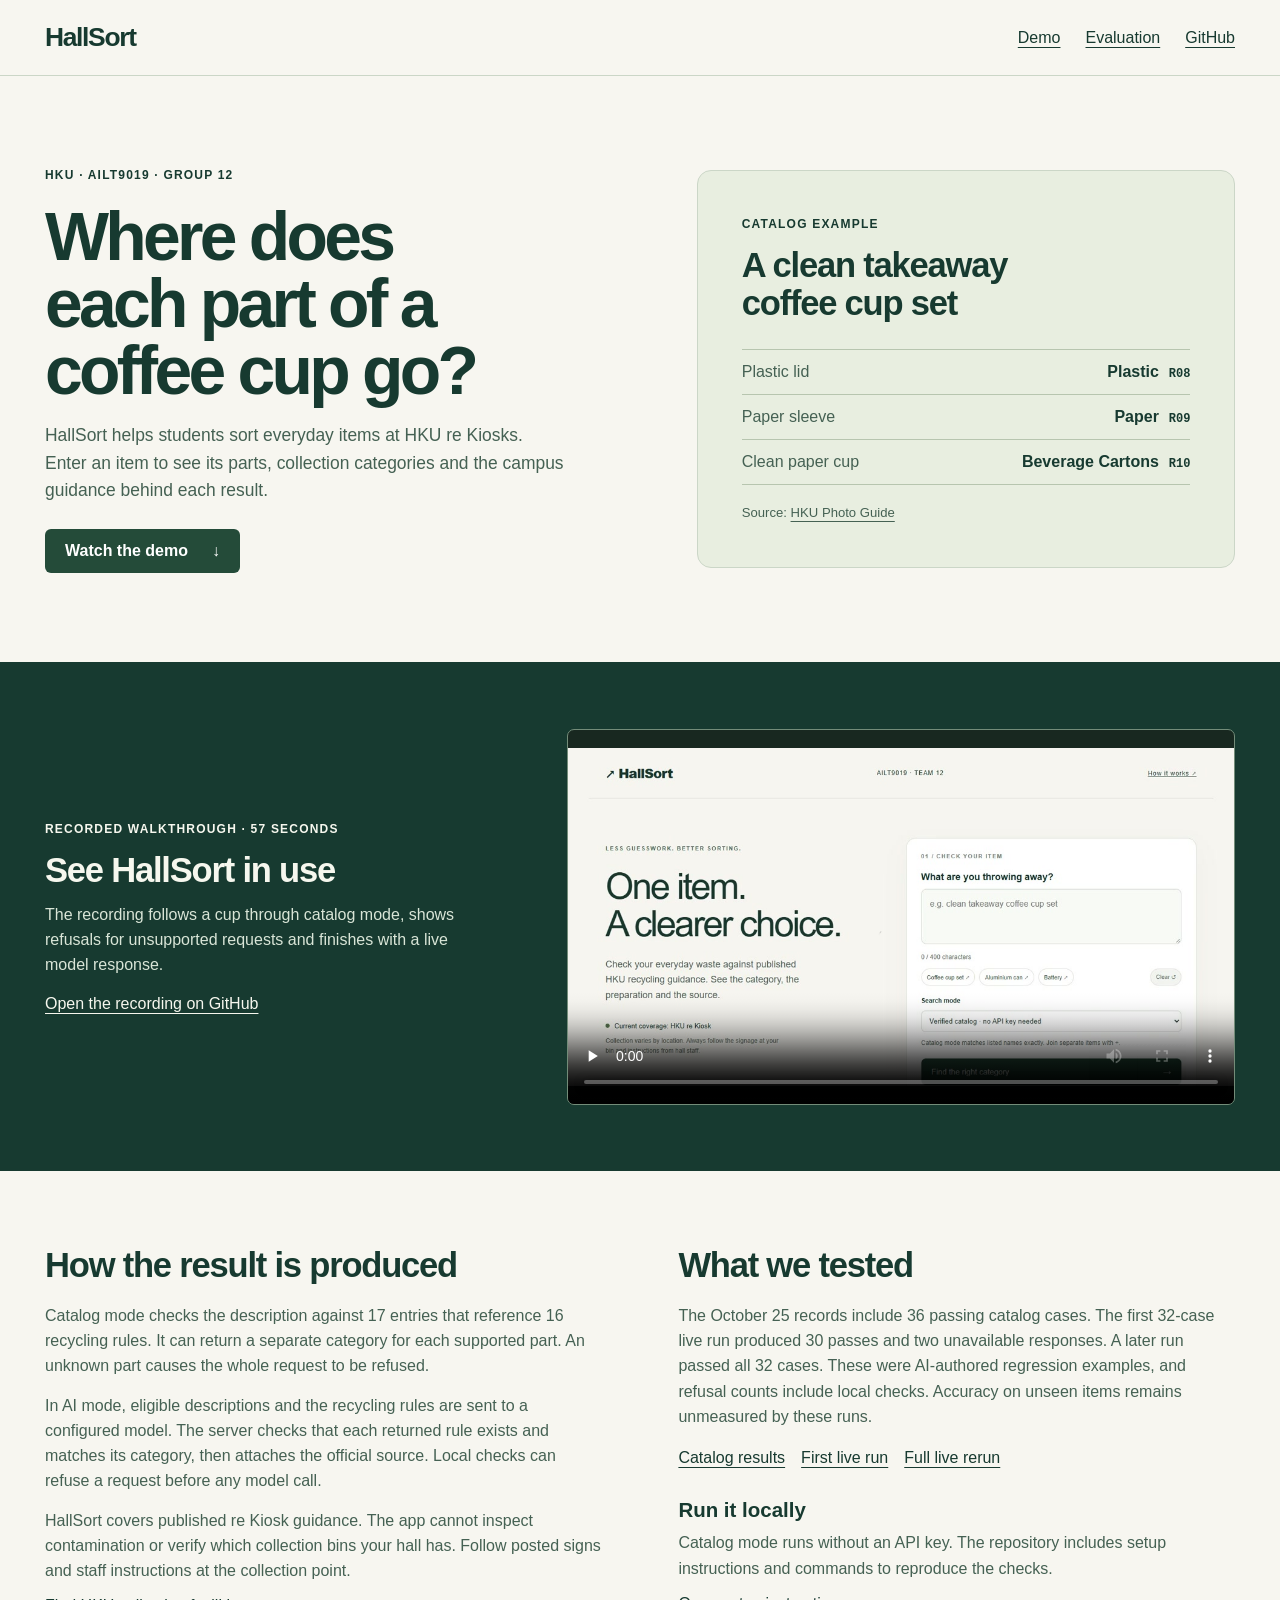
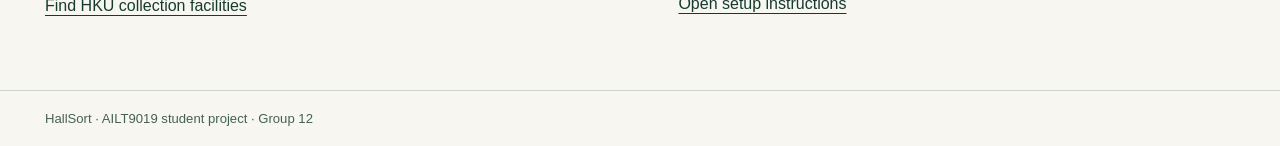
==== docs/index.html @ d852992a "Prepare final HallSort application, evaluation evidence and public project page" ====
<!doctype html>
<html lang="en">
<head>
  <meta charset="utf-8">
  <meta name="viewport" content="width=device-width, initial-scale=1">
  <meta name="description" content="HallSort is a student project that matches everyday items to published HKU re Kiosk recycling guidance. See the demo, rules and test evidence.">
  <title>HallSort | HKU re Kiosk recycling guide</title>
  <link rel="stylesheet" href="style.css">
</head>
<body>
  <a class="skip" href="#main">Skip to project</a>
  <header>
    <div class="wrap mast">
      <a class="brand" href="#main">HallSort</a>
      <nav aria-label="Project navigation">
        <a href="#demo">Demo</a>
        <a href="#evaluation">Evaluation</a>
        <a href="https://github.com/Isaiah-WU/ailt9019-hallsort">GitHub</a>
      </nav>
    </div>
  </header>
  <main id="main">
    <section class="wrap hero" aria-labelledby="hero-title">
      <div>
        <p class="context">HKU · AILT9019 · Group 12</p>
        <h1 id="hero-title">Where does each part of a coffee cup go?</h1>
        <p class="lead">HallSort helps students sort everyday items at HKU re Kiosks. Enter an item to see its parts, collection categories and the campus guidance behind each result.</p>
        <a class="primary" href="#demo">Watch the demo <span aria-hidden="true">↓</span></a>
      </div>
      <aside class="example" aria-labelledby="example-title">
        <p class="context">Catalog example</p>
        <h2 id="example-title">A clean takeaway coffee cup set</h2>
        <dl class="parts">
          <div><dt>Plastic lid</dt><dd>Plastic <small>R08</small></dd></div>
          <div><dt>Paper sleeve</dt><dd>Paper <small>R09</small></dd></div>
          <div><dt>Clean paper cup</dt><dd>Beverage Cartons <small>R10</small></dd></div>
        </dl>
        <p class="cite">Source: <a href="https://www.wastereduction.hku.hk/photo-guide">HKU Photo Guide</a></p>
      </aside>
    </section>
    <section class="dark" id="demo" aria-labelledby="demo-title">
      <div class="wrap split">
        <div>
          <p class="context">Recorded walkthrough · 57 seconds</p>
          <h2 id="demo-title">See HallSort in use</h2>
          <p>The recording follows a cup through catalog mode, shows refusals for unsupported requests and finishes with a live model response.</p>
          <a href="https://github.com/Isaiah-WU/ailt9019-hallsort/blob/00eba9dcfd05441b596b5752d6102607466a9144/submission/hallsort-demo.mp4">Open the recording on GitHub</a>
        </div>
        <video controls playsinline preload="none" poster="demo-poster.jpg" aria-label="HallSort demonstration with narration and on-screen captions">
          <source src="https://raw.githubusercontent.com/Isaiah-WU/ailt9019-hallsort/00eba9dcfd05441b596b5752d6102607466a9144/submission/hallsort-demo.mp4" type="video/mp4">
          Your browser cannot play the embedded recording. Use the GitHub recording link.
        </video>
      </div>
    </section>
    <div class="wrap reading">
      <section aria-labelledby="workflow-title">
        <h2 id="workflow-title">How the result is produced</h2>
        <p>Catalog mode checks the description against 17 entries that reference 16 recycling rules. It can return a separate category for each supported part. An unknown part causes the whole request to be refused.</p>
        <p>In AI mode, eligible descriptions and the recycling rules are sent to a configured model. The server checks that each returned rule exists and matches its category, then attaches the official source. Local checks can refuse a request before any model call.</p>
        <p>HallSort covers published re Kiosk guidance. The app cannot inspect contamination or verify which collection bins your hall has. Follow posted signs and staff instructions at the collection point.</p>
        <a href="https://www.wastereduction.hku.hk/re-facilities">Find HKU collection facilities</a>
      </section>
      <section id="evaluation" aria-labelledby="eval-title">
        <h2 id="eval-title">What we tested</h2>
        <p>The October 25 records include 36 passing catalog cases. The first 32-case live run produced 30 passes and two unavailable responses. A later run passed all 32 cases. These were AI-authored regression examples, and refusal counts include local checks. Accuracy on unseen items remains unmeasured by these runs.</p>
        <ul class="links">
          <li><a href="https://github.com/Isaiah-WU/ailt9019-hallsort/blob/00eba9dcfd05441b596b5752d6102607466a9144/evidence/catalog_results.json">Catalog results</a></li>
          <li><a href="https://github.com/Isaiah-WU/ailt9019-hallsort/blob/00eba9dcfd05441b596b5752d6102607466a9144/evidence/live_results.json">First live run</a></li>
          <li><a href="https://github.com/Isaiah-WU/ailt9019-hallsort/blob/00eba9dcfd05441b596b5752d6102607466a9144/evidence/live_results_full_rerun.json">Full live rerun</a></li>
        </ul>
        <h3>Run it locally</h3>
        <p>Catalog mode runs without an API key. The repository includes setup instructions and commands to reproduce the checks.</p>
        <a href="https://github.com/Isaiah-WU/ailt9019-hallsort#readme">Open setup instructions</a>
      </section>
    </div>
  </main>
  <footer><div class="wrap">HallSort · AILT9019 student project · Group 12</div></footer>
</body>
</html>
---- docs/style.css ----
:root {
  --paper: #f7f6f0;
  --ink: #173a30;
  --green: #244b39;
  --muted: #456153;
  --line: #cbd6c7;
  color-scheme: light;
  font-family: Arial, Helvetica, sans-serif;
  color: var(--ink);
  background: var(--paper);
}
* { box-sizing: border-box; }
body { margin: 0; }
.wrap { width: min(1190px, calc(100% - 80px)); margin: 0 auto; }
header, footer { border-color: var(--line); border-style: solid; border-width: 0 0 1px; }
.mast, .mast nav, .parts div, .parts dd, .links { display: flex; }
.mast { min-height: 75px; align-items: center; justify-content: space-between; gap: 16px; }
.mast nav { gap: 25px; align-items: center; }
a { color: inherit; text-decoration-thickness: 1px; text-underline-offset: 4px; }
a:hover { text-decoration-thickness: 2px; }
a:focus-visible, video:focus-visible { outline: 3px solid #a95a04; outline-offset: 4px; }
.brand { font-size: 1.65rem; font-weight: 700; letter-spacing: -.05em; text-decoration: none; }
.skip { position: absolute; left: 8px; top: -5em; padding: 10px 16px; background: white; z-index: 1; }
.skip:focus { top: 8px; }
.hero, .split, .reading { display: grid; align-items: center; gap: clamp(32px, 6vw, 96px); }
.hero { grid-template-columns: 1.07fr 1fr; padding: clamp(45px, 7vw, 92px) 0; }
h1, h2, h3, p { margin: 0; }
.context { font-size: .75rem; font-weight: 700; letter-spacing: .1em; text-transform: uppercase; }
h1 { max-width: 12ch; font-size: clamp(3rem, 5.3vw, 5rem); line-height: .99; letter-spacing: -.055em; font-weight: 600; margin: 18px 0; text-wrap: balance; }
h2 { font-size: clamp(1.6rem, 2.7vw, 2.25rem); line-height: 1.12; font-weight: 600; letter-spacing: -.035em; }
h3 { font-size: 1.28rem; margin: 1.7rem 0 .55rem; }
p, li { line-height: 1.58; }
.lead { font-size: 1.09rem; color: var(--muted); max-width: 54ch; }
.primary { display: inline-flex; align-items: center; gap: 1.5rem; margin-top: 24px; padding: 13px 20px; border-radius: 6px; background: var(--green); color: white; font-weight: 600; text-decoration: none; }
.primary:hover { background: #153429; }
.example { background: #e8eee0; padding: clamp(25px, 3.4vw, 45px); border-radius: 14px; border: 1px solid var(--line); }
.example h2 { max-width: 16ch; margin: 12px 0 26px; }
.parts { margin: 0; }
.parts div { justify-content: space-between; gap: 10px; padding: 13px 0; border-top: 1px solid #b7c5af; }
.parts div:last-child { border-bottom: 1px solid #b7c5af; }
.parts dt { color: var(--muted); }
.parts dd { align-items: baseline; gap: 10px; margin: 0; font-weight: 600; }
.parts small { font-family: monospace; font-size: .75rem; }
.cite { margin: 18px 0 0; color: var(--muted); font-size: .82rem; }
.dark { background: var(--ink); color: #f6f7ee; }
.split { grid-template-columns: .8fr 1.2fr; padding: clamp(38px, 5.2vw, 68px) 0; }
.split h2 { margin: 12px 0; }
.split p:not(.context) { color: #d9e5d7; margin: 0 0 18px; }
video { display: block; width: 100%; aspect-ratio: 16 / 9; background: #182820; border: 1px solid #738c79; border-radius: 7px; }
.reading { grid-template-columns: 1fr 1fr; align-items: start; padding: clamp(40px, 6vw, 75px) 0; }
.reading h2 { margin: 0 0 18px; }
.reading p { margin: 0 0 14px; color: var(--muted); }
.links { list-style: none; gap: 8px 16px; padding: 0; flex-wrap: wrap; }
footer { border-width: 1px 0 0; padding: 20px 0; color: var(--muted); font-size: .82rem; }
@media (max-width: 760px) {
  .wrap { width: calc(100% - 40px); }
  .mast { min-height: 64px; }
  .mast nav { gap: 14px; font-size: .875rem; }
  .hero, .split, .reading { grid-template-columns: minmax(0, 1fr); gap: 30px; }
  .hero h1 { max-width: 15ch; }
  .example { padding: 22px; }
  .parts div { flex-wrap: wrap; }
}
@media (max-width: 360px) {
  .mast { flex-wrap: wrap; padding: 14px 0; }
  .parts div { gap: 8px; flex-direction: column; }
}
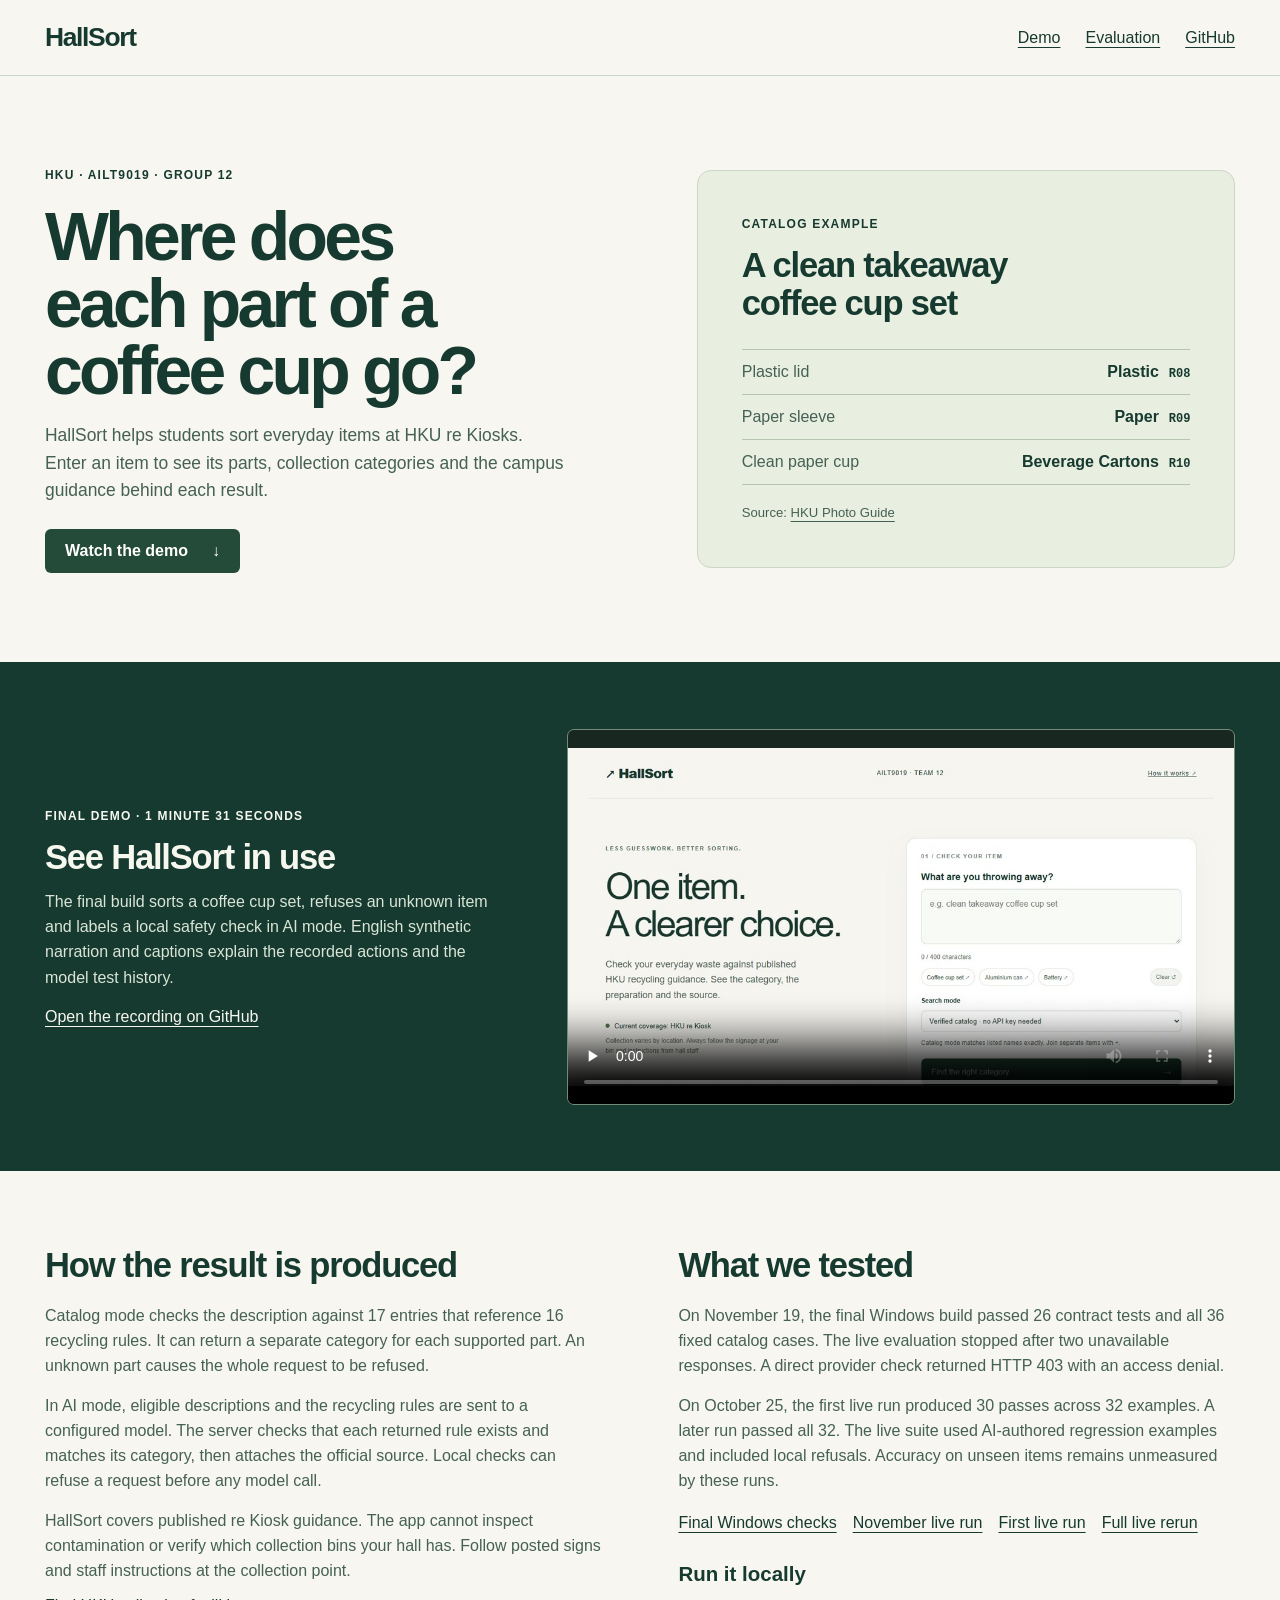
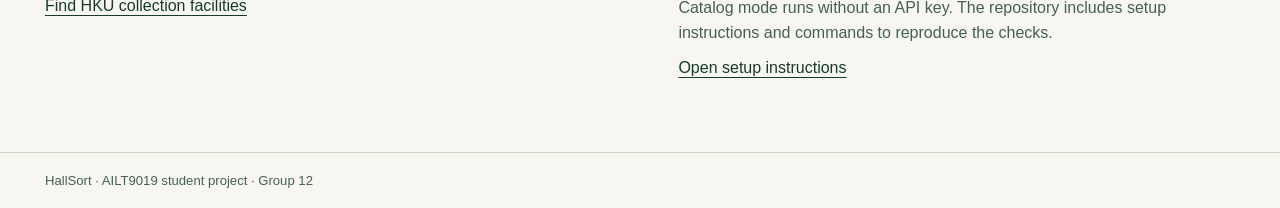
==== commit db0b3c24: "Publish the final narrated walkthrough and point the project page to its evidence" ====
--- a/docs/index.html
+++ b/docs/index.html
@@ -41,13 +41,13 @@
     <section class="dark" id="demo" aria-labelledby="demo-title">
       <div class="wrap split">
         <div>
-          <p class="context">Recorded walkthrough · 57 seconds</p>
+          <p class="context">Final demo · 1 minute 31 seconds</p>
           <h2 id="demo-title">See HallSort in use</h2>
-          <p>The recording follows a cup through catalog mode, shows refusals for unsupported requests and finishes with a live model response.</p>
-          <a href="https://github.com/Isaiah-WU/ailt9019-hallsort/blob/00eba9dcfd05441b596b5752d6102607466a9144/submission/hallsort-demo.mp4">Open the recording on GitHub</a>
+          <p>The final build sorts a coffee cup set, refuses an unknown item and labels a local safety check in AI mode. English synthetic narration and captions explain the recorded actions and the model test history.</p>
+          <a href="https://github.com/Isaiah-WU/ailt9019-hallsort/blob/main/submission/hallsort-final-demo.mp4">Open the recording on GitHub</a>
         </div>
         <video controls playsinline preload="none" poster="demo-poster.jpg" aria-label="HallSort demonstration with narration and on-screen captions">
-          <source src="https://raw.githubusercontent.com/Isaiah-WU/ailt9019-hallsort/00eba9dcfd05441b596b5752d6102607466a9144/submission/hallsort-demo.mp4" type="video/mp4">
+          <source src="https://raw.githubusercontent.com/Isaiah-WU/ailt9019-hallsort/main/submission/hallsort-final-demo.mp4" type="video/mp4">
           Your browser cannot play the embedded recording. Use the GitHub recording link.
         </video>
       </div>
@@ -62,9 +62,11 @@
       </section>
       <section id="evaluation" aria-labelledby="eval-title">
         <h2 id="eval-title">What we tested</h2>
-        <p>The October 25 records include 36 passing catalog cases. The first 32-case live run produced 30 passes and two unavailable responses. A later run passed all 32 cases. These were AI-authored regression examples, and refusal counts include local checks. Accuracy on unseen items remains unmeasured by these runs.</p>
+        <p>On November 19, the final Windows build passed 26 contract tests and all 36 fixed catalog cases. The live evaluation stopped after two unavailable responses. A direct provider check returned HTTP 403 with an access denial.</p>
+        <p>On October 25, the first live run produced 30 passes across 32 examples. A later run passed all 32. The live suite used AI-authored regression examples and included local refusals. Accuracy on unseen items remains unmeasured by these runs.</p>
         <ul class="links">
-          <li><a href="https://github.com/Isaiah-WU/ailt9019-hallsort/blob/00eba9dcfd05441b596b5752d6102607466a9144/evidence/catalog_results.json">Catalog results</a></li>
+          <li><a href="https://github.com/Isaiah-WU/ailt9019-hallsort/blob/main/evidence/final_offline.md">Final Windows checks</a></li>
+          <li><a href="https://github.com/Isaiah-WU/ailt9019-hallsort/blob/main/evidence/live_results_november_20261119_194843_641633.json">November live run</a></li>
           <li><a href="https://github.com/Isaiah-WU/ailt9019-hallsort/blob/00eba9dcfd05441b596b5752d6102607466a9144/evidence/live_results.json">First live run</a></li>
           <li><a href="https://github.com/Isaiah-WU/ailt9019-hallsort/blob/00eba9dcfd05441b596b5752d6102607466a9144/evidence/live_results_full_rerun.json">Full live rerun</a></li>
         </ul>
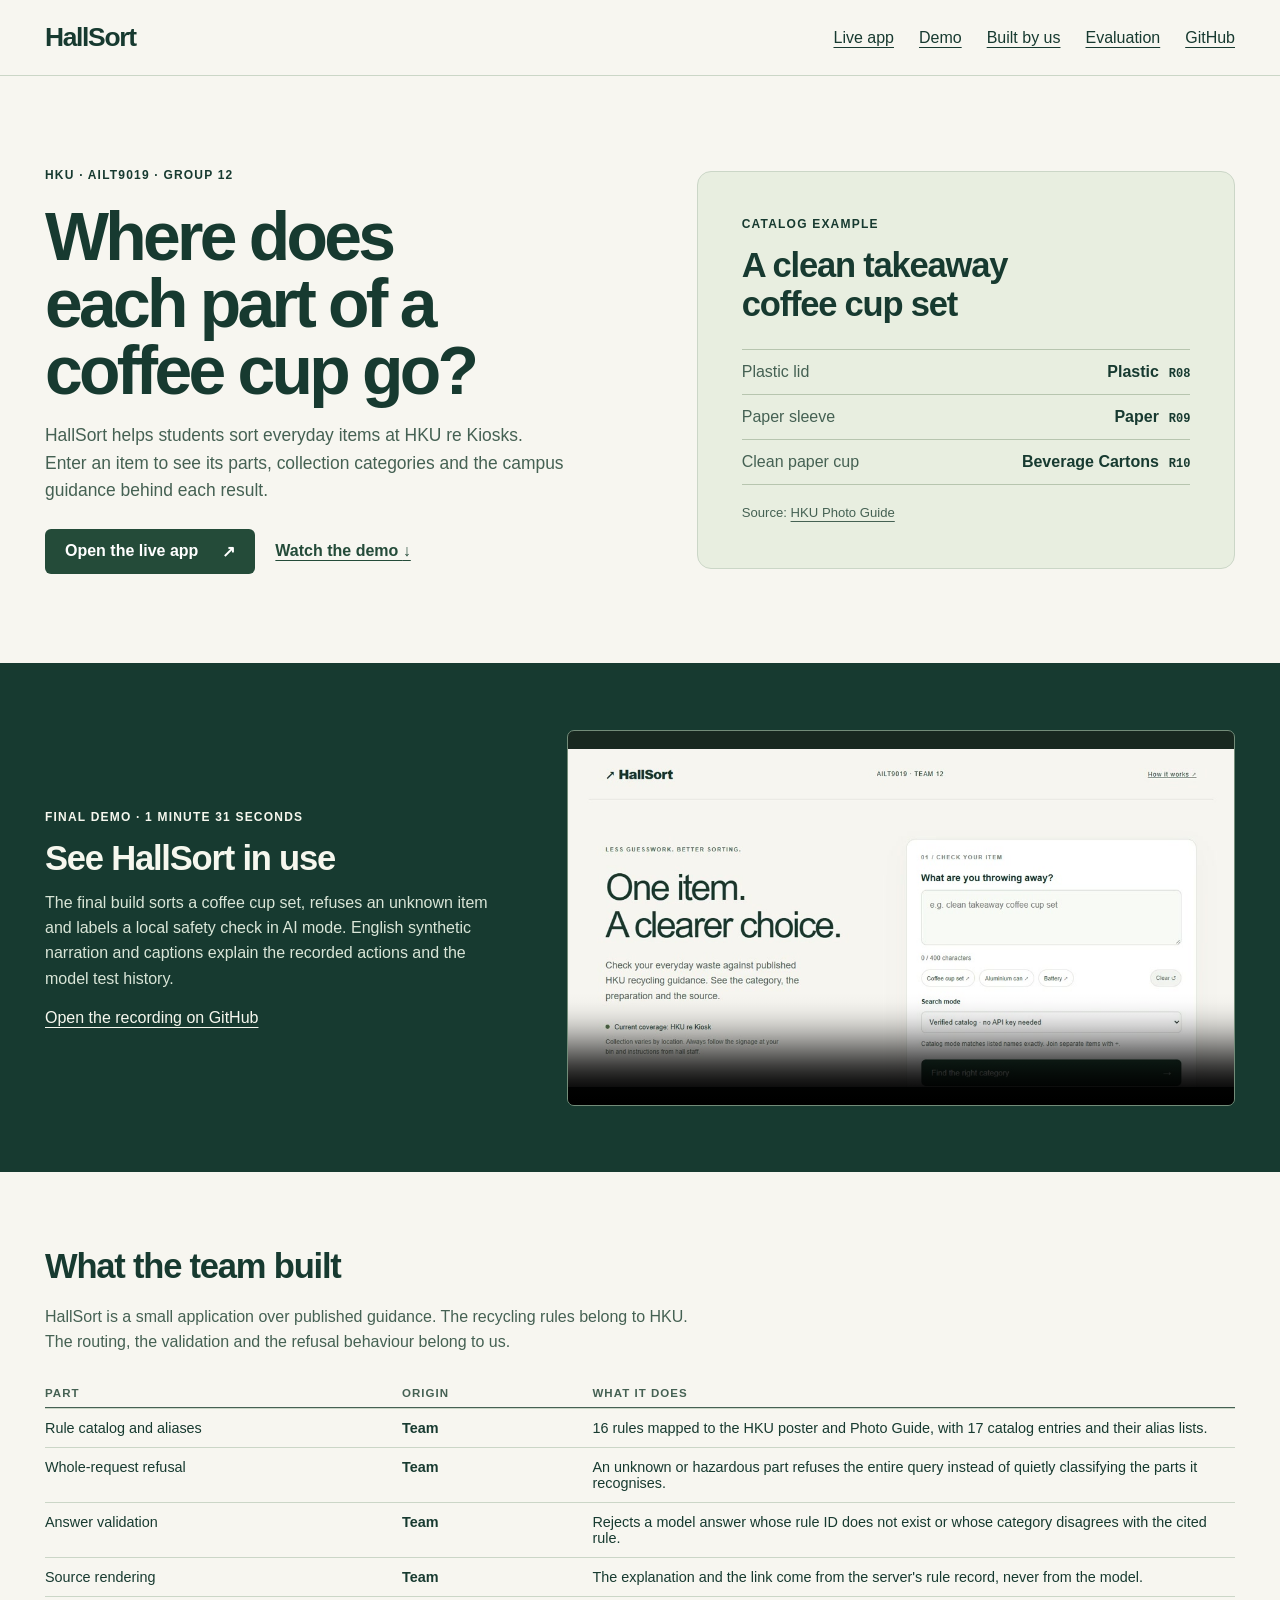
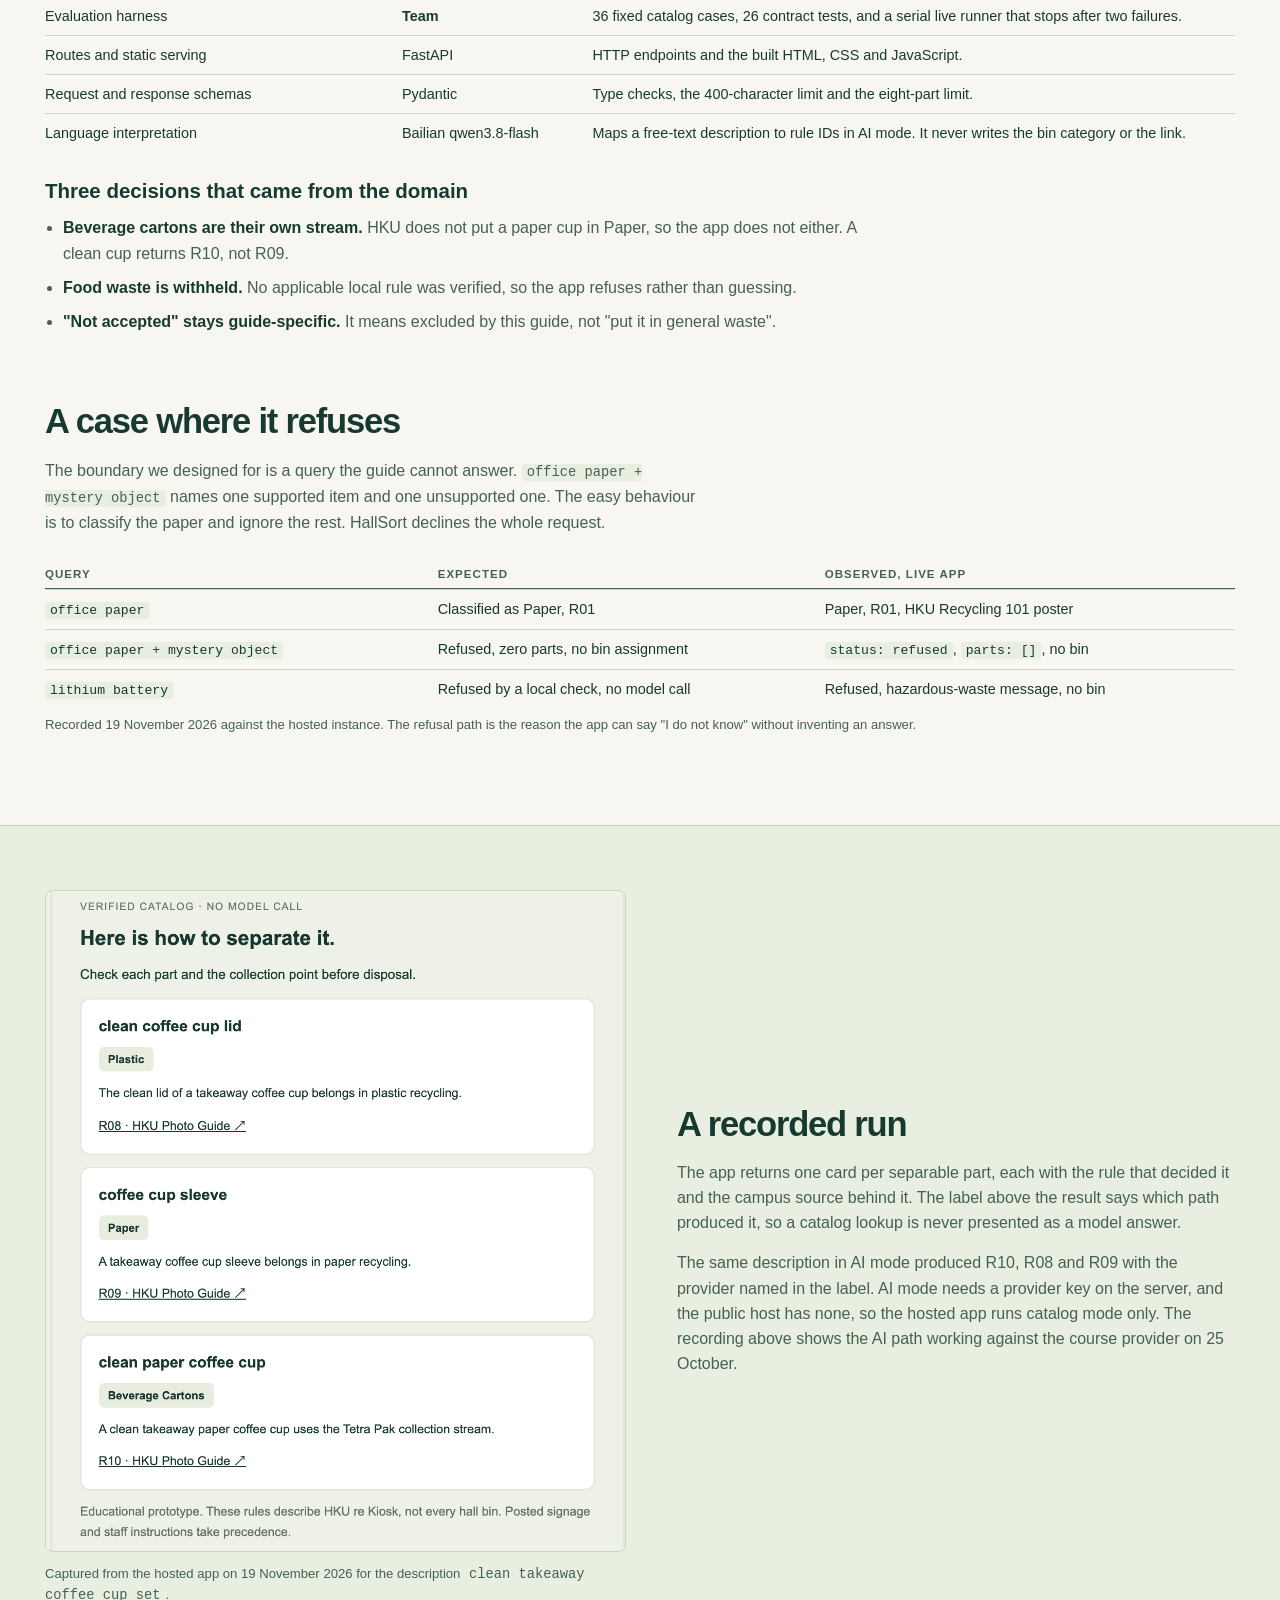
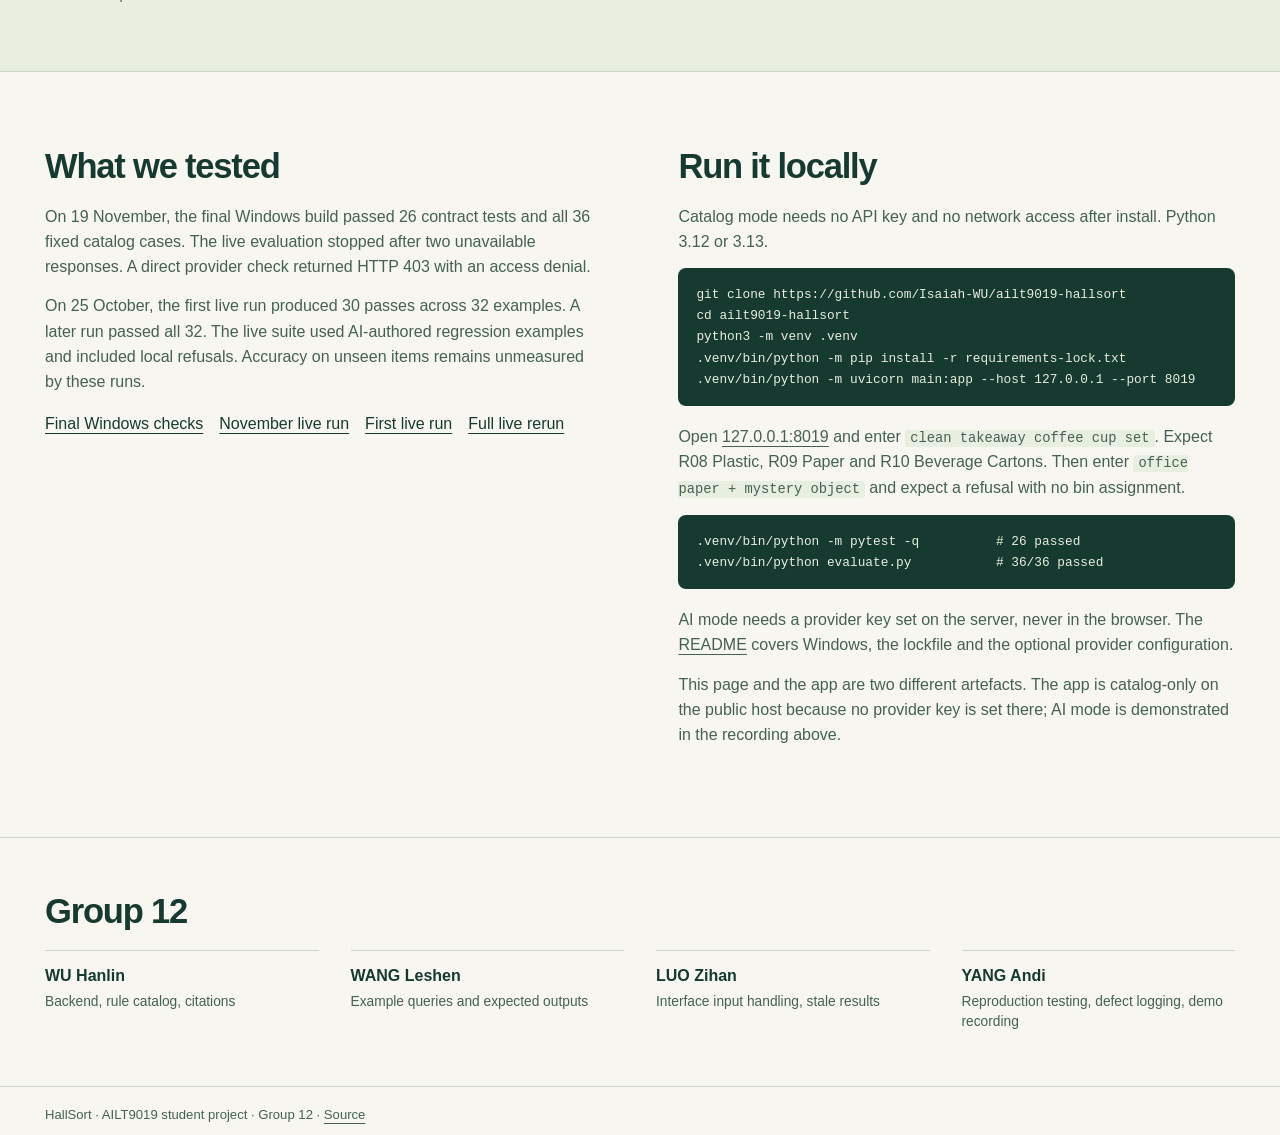
==== commit f061fced: "Close the C1 gaps on the project page Add the live app link, a team-built versus existing table, the" ====
--- a/docs/index.html
+++ b/docs/index.html
@@ -3,7 +3,7 @@
 <head>
   <meta charset="utf-8">
   <meta name="viewport" content="width=device-width, initial-scale=1">
-  <meta name="description" content="HallSort is a student project that matches everyday items to published HKU re Kiosk recycling guidance. See the demo, rules and test evidence.">
+  <meta name="description" content="HallSort is a student project that matches everyday items to published HKU re Kiosk recycling guidance. Try the live app, see the demo, read the rules and the test evidence.">
   <title>HallSort | HKU re Kiosk recycling guide</title>
   <link rel="stylesheet" href="style.css">
 </head>
@@ -13,7 +13,9 @@
     <div class="wrap mast">
       <a class="brand" href="#main">HallSort</a>
       <nav aria-label="Project navigation">
+        <a href="https://hku-hallsort.app.workbuddy.host/?sharecode=RXNBLAD57V">Live app</a>
         <a href="#demo">Demo</a>
+        <a href="#built">Built by us</a>
         <a href="#evaluation">Evaluation</a>
         <a href="https://github.com/Isaiah-WU/ailt9019-hallsort">GitHub</a>
       </nav>
@@ -25,7 +27,10 @@
         <p class="context">HKU · AILT9019 · Group 12</p>
         <h1 id="hero-title">Where does each part of a coffee cup go?</h1>
         <p class="lead">HallSort helps students sort everyday items at HKU re Kiosks. Enter an item to see its parts, collection categories and the campus guidance behind each result.</p>
-        <a class="primary" href="#demo">Watch the demo <span aria-hidden="true">↓</span></a>
+        <div class="actions">
+          <a class="primary" href="https://hku-hallsort.app.workbuddy.host/?sharecode=RXNBLAD57V">Open the live app <span aria-hidden="true">↗</span></a>
+          <a class="secondary" href="#demo">Watch the demo <span aria-hidden="true">↓</span></a>
+        </div>
       </div>
       <aside class="example" aria-labelledby="example-title">
         <p class="context">Catalog example</p>
@@ -52,30 +57,98 @@
         </video>
       </div>
     </section>
+    <div class="wrap reading single">
+      <section id="built" aria-labelledby="built-title">
+        <h2 id="built-title">What the team built</h2>
+        <p class="lead-para">HallSort is a small application over published guidance. The recycling rules belong to HKU. The routing, the validation and the refusal behaviour belong to us.</p>
+        <table class="rows rows-3">
+          <caption class="visually-hidden">Which parts of HallSort the team wrote and which parts are existing libraries or services</caption>
+          <thead><tr><th scope="col">Part</th><th scope="col">Origin</th><th scope="col">What it does</th></tr></thead>
+          <tbody>
+            <tr><td>Rule catalog and aliases</td><td><strong>Team</strong></td><td>16 rules mapped to the HKU poster and Photo Guide, with 17 catalog entries and their alias lists.</td></tr>
+            <tr><td>Whole-request refusal</td><td><strong>Team</strong></td><td>An unknown or hazardous part refuses the entire query instead of quietly classifying the parts it recognises.</td></tr>
+            <tr><td>Answer validation</td><td><strong>Team</strong></td><td>Rejects a model answer whose rule ID does not exist or whose category disagrees with the cited rule.</td></tr>
+            <tr><td>Source rendering</td><td><strong>Team</strong></td><td>The explanation and the link come from the server's rule record, never from the model.</td></tr>
+            <tr><td>Evaluation harness</td><td><strong>Team</strong></td><td>36 fixed catalog cases, 26 contract tests, and a serial live runner that stops after two failures.</td></tr>
+            <tr><td>Routes and static serving</td><td>FastAPI</td><td>HTTP endpoints and the built HTML, CSS and JavaScript.</td></tr>
+            <tr><td>Request and response schemas</td><td>Pydantic</td><td>Type checks, the 400-character limit and the eight-part limit.</td></tr>
+            <tr><td>Language interpretation</td><td>Bailian qwen3.8-flash</td><td>Maps a free-text description to rule IDs in AI mode. It never writes the bin category or the link.</td></tr>
+          </tbody>
+        </table>
+        <h3>Three decisions that came from the domain</h3>
+        <ul class="notes">
+          <li><strong>Beverage cartons are their own stream.</strong> HKU does not put a paper cup in Paper, so the app does not either. A clean cup returns R10, not R09.</li>
+          <li><strong>Food waste is withheld.</strong> No applicable local rule was verified, so the app refuses rather than guessing.</li>
+          <li><strong>"Not accepted" stays guide-specific.</strong> It means excluded by this guide, not "put it in general waste".</li>
+        </ul>
+      </section>
+      <section id="boundary" aria-labelledby="boundary-title">
+        <h2 id="boundary-title">A case where it refuses</h2>
+        <p class="lead-para">The boundary we designed for is a query the guide cannot answer. <code>office paper + mystery object</code> names one supported item and one unsupported one. The easy behaviour is to classify the paper and ignore the rest. HallSort declines the whole request.</p>
+        <table class="rows">
+          <caption class="visually-hidden">Expected and observed behaviour for a partially supported query</caption>
+          <thead><tr><th scope="col">Query</th><th scope="col">Expected</th><th scope="col">Observed, live app</th></tr></thead>
+          <tbody>
+            <tr><td><code>office paper</code></td><td>Classified as Paper, R01</td><td>Paper, R01, HKU Recycling 101 poster</td></tr>
+            <tr><td><code>office paper + mystery object</code></td><td>Refused, zero parts, no bin assignment</td><td><code>status: refused</code>, <code>parts: []</code>, no bin</td></tr>
+            <tr><td><code>lithium battery</code></td><td>Refused by a local check, no model call</td><td>Refused, hazardous-waste message, no bin</td></tr>
+          </tbody>
+        </table>
+        <p class="cite">Recorded 19 November 2026 against the hosted instance. The refusal path is the reason the app can say "I do not know" without inventing an answer.</p>
+      </section>
+    </div>
+    <section class="band" aria-labelledby="runs-title">
+      <div class="wrap split-fig">
+        <figure>
+          <img src="run-catalog.png" alt="HallSort catalog result for a clean takeaway coffee cup set, showing three part cards for the lid, sleeve and cup with rule IDs R08, R09 and R10, each linking to the HKU Photo Guide." loading="lazy">
+          <figcaption>Captured from the hosted app on 19 November 2026 for the description <code>clean takeaway coffee cup set</code>.</figcaption>
+        </figure>
+        <div>
+          <h2 id="runs-title">A recorded run</h2>
+          <p class="band-lead">The app returns one card per separable part, each with the rule that decided it and the campus source behind it. The label above the result says which path produced it, so a catalog lookup is never presented as a model answer.</p>
+          <p class="band-lead">The same description in AI mode produced R10, R08 and R09 with the provider named in the label. AI mode needs a provider key on the server, and the public host has none, so the hosted app runs catalog mode only. The recording above shows the AI path working against the course provider on 25 October.</p>
+        </div>
+      </div>
+    </section>
     <div class="wrap reading">
-      <section aria-labelledby="workflow-title">
-        <h2 id="workflow-title">How the result is produced</h2>
-        <p>Catalog mode checks the description against 17 entries that reference 16 recycling rules. It can return a separate category for each supported part. An unknown part causes the whole request to be refused.</p>
-        <p>In AI mode, eligible descriptions and the recycling rules are sent to a configured model. The server checks that each returned rule exists and matches its category, then attaches the official source. Local checks can refuse a request before any model call.</p>
-        <p>HallSort covers published re Kiosk guidance. The app cannot inspect contamination or verify which collection bins your hall has. Follow posted signs and staff instructions at the collection point.</p>
-        <a href="https://www.wastereduction.hku.hk/re-facilities">Find HKU collection facilities</a>
-      </section>
       <section id="evaluation" aria-labelledby="eval-title">
         <h2 id="eval-title">What we tested</h2>
-        <p>On November 19, the final Windows build passed 26 contract tests and all 36 fixed catalog cases. The live evaluation stopped after two unavailable responses. A direct provider check returned HTTP 403 with an access denial.</p>
-        <p>On October 25, the first live run produced 30 passes across 32 examples. A later run passed all 32. The live suite used AI-authored regression examples and included local refusals. Accuracy on unseen items remains unmeasured by these runs.</p>
+        <p>On 19 November, the final Windows build passed 26 contract tests and all 36 fixed catalog cases. The live evaluation stopped after two unavailable responses. A direct provider check returned HTTP 403 with an access denial.</p>
+        <p>On 25 October, the first live run produced 30 passes across 32 examples. A later run passed all 32. The live suite used AI-authored regression examples and included local refusals. Accuracy on unseen items remains unmeasured by these runs.</p>
         <ul class="links">
           <li><a href="https://github.com/Isaiah-WU/ailt9019-hallsort/blob/main/evidence/final_offline.md">Final Windows checks</a></li>
           <li><a href="https://github.com/Isaiah-WU/ailt9019-hallsort/blob/main/evidence/live_results_november_20261119_194843_641633.json">November live run</a></li>
           <li><a href="https://github.com/Isaiah-WU/ailt9019-hallsort/blob/00eba9dcfd05441b596b5752d6102607466a9144/evidence/live_results.json">First live run</a></li>
           <li><a href="https://github.com/Isaiah-WU/ailt9019-hallsort/blob/00eba9dcfd05441b596b5752d6102607466a9144/evidence/live_results_full_rerun.json">Full live rerun</a></li>
         </ul>
-        <h3>Run it locally</h3>
-        <p>Catalog mode runs without an API key. The repository includes setup instructions and commands to reproduce the checks.</p>
-        <a href="https://github.com/Isaiah-WU/ailt9019-hallsort#readme">Open setup instructions</a>
+      </section>
+      <section id="run" aria-labelledby="run-title">
+        <h2 id="run-title">Run it locally</h2>
+        <p>Catalog mode needs no API key and no network access after install. Python 3.12 or 3.13.</p>
+<pre><code>git clone https://github.com/Isaiah-WU/ailt9019-hallsort
+cd ailt9019-hallsort
+python3 -m venv .venv
+.venv/bin/python -m pip install -r requirements-lock.txt
+.venv/bin/python -m uvicorn main:app --host 127.0.0.1 --port 8019</code></pre>
+        <p>Open <a href="http://127.0.0.1:8019">127.0.0.1:8019</a> and enter <code>clean takeaway coffee cup set</code>. Expect R08 Plastic, R09 Paper and R10 Beverage Cartons. Then enter <code>office paper + mystery object</code> and expect a refusal with no bin assignment.</p>
+<pre><code>.venv/bin/python -m pytest -q          # 26 passed
+.venv/bin/python evaluate.py           # 36/36 passed</code></pre>
+        <p>AI mode needs a provider key set on the server, never in the browser. The <a href="https://github.com/Isaiah-WU/ailt9019-hallsort#readme">README</a> covers Windows, the lockfile and the optional provider configuration.</p>
+        <p>This page and the app are two different artefacts. The app is catalog-only on the public host because no provider key is set there; AI mode is demonstrated in the recording above.</p>
       </section>
     </div>
+    <section class="team" aria-labelledby="team-title">
+      <div class="wrap">
+        <h2 id="team-title">Group 12</h2>
+        <ul class="people">
+          <li><strong>WU Hanlin</strong><span>Backend, rule catalog, citations</span></li>
+          <li><strong>WANG Leshen</strong><span>Example queries and expected outputs</span></li>
+          <li><strong>LUO Zihan</strong><span>Interface input handling, stale results</span></li>
+          <li><strong>YANG Andi</strong><span>Reproduction testing, defect logging, demo recording</span></li>
+        </ul>
+      </div>
+    </section>
   </main>
-  <footer><div class="wrap">HallSort · AILT9019 student project · Group 12</div></footer>
+  <footer><div class="wrap">HallSort · AILT9019 student project · Group 12 · <a href="https://github.com/Isaiah-WU/ailt9019-hallsort">Source</a></div></footer>
 </body>
 </html>
--- a/docs/style.css
+++ b/docs/style.css
@@ -33,6 +33,9 @@
 .lead { font-size: 1.09rem; color: var(--muted); max-width: 54ch; }
 .primary { display: inline-flex; align-items: center; gap: 1.5rem; margin-top: 24px; padding: 13px 20px; border-radius: 6px; background: var(--green); color: white; font-weight: 600; text-decoration: none; }
 .primary:hover { background: #153429; }
+.actions { display: flex; flex-wrap: wrap; align-items: center; gap: 12px 20px; margin-top: 24px; }
+.actions .primary { margin-top: 0; }
+.secondary { font-weight: 600; color: var(--green); }
 .example { background: #e8eee0; padding: clamp(25px, 3.4vw, 45px); border-radius: 14px; border: 1px solid var(--line); }
 .example h2 { max-width: 16ch; margin: 12px 0 26px; }
 .parts { margin: 0; }
@@ -48,18 +51,59 @@
 .split p:not(.context) { color: #d9e5d7; margin: 0 0 18px; }
 video { display: block; width: 100%; aspect-ratio: 16 / 9; background: #182820; border: 1px solid #738c79; border-radius: 7px; }
 .reading { grid-template-columns: 1fr 1fr; align-items: start; padding: clamp(40px, 6vw, 75px) 0; }
+.reading.single { grid-template-columns: minmax(0, 1fr); gap: clamp(34px, 5vw, 58px); }
+.reading.single .lead-para { max-width: 74ch; }
+.reading.single .notes { max-width: 92ch; }
+.lead-para { margin-bottom: 4px; }
+.split-fig { display: grid; grid-template-columns: 1.02fr .98fr; align-items: center; gap: clamp(26px, 4vw, 56px); }
+.split-fig figure { margin: 0; }
+.split-fig img { display: block; width: 100%; height: auto; border: 1px solid var(--line); border-radius: 8px; background: var(--paper); }
+.split-fig figcaption { margin-top: 12px; font-size: .82rem; line-height: 1.5; color: var(--muted); }
+.split-fig h2 { margin-bottom: 16px; }
+.split-fig .band-lead { margin: 0 0 15px; }
 .reading h2 { margin: 0 0 18px; }
 .reading p { margin: 0 0 14px; color: var(--muted); }
 .links { list-style: none; gap: 8px 16px; padding: 0; flex-wrap: wrap; }
+.rows { width: 100%; border-collapse: collapse; margin: 22px 0 6px; font-size: .9rem; }
+.rows th, .rows td { text-align: left; vertical-align: top; padding: 11px 12px 11px 0; border-top: 1px solid var(--line); }
+.rows thead th { border-top: 0; border-bottom: 1px solid var(--muted); padding-bottom: 8px; font-size: .72rem; letter-spacing: .09em; text-transform: uppercase; color: var(--muted); }
+.rows td:first-child { width: 33%; }
+.rows-3 td:first-child { width: 30%; }
+.rows-3 td:nth-child(2), .rows-3 th:nth-child(2) { width: 16%; }
+.rows td:last-child, .rows th:last-child { padding-right: 0; }
+.rows code { font-size: .82rem; }
+code { font-family: ui-monospace, SFMono-Regular, Menlo, monospace; font-size: .86rem; background: #e8eee0; padding: 1px 5px; border-radius: 3px; }
+.notes { margin: 12px 0 0; padding-left: 18px; color: var(--muted); }
+.notes li { margin-bottom: 9px; }
+.notes strong { color: var(--ink); }
+.band { background: #e8eee0; border-top: 1px solid var(--line); border-bottom: 1px solid var(--line); padding: clamp(38px, 5vw, 66px) 0; }
+.band-lead { color: var(--muted); max-width: 66ch; margin: 12px 0 30px; }
+.figures { display: grid; grid-template-columns: 1fr 1fr; gap: clamp(20px, 3vw, 40px); }
+.figures figure { margin: 0; }
+.figures img { display: block; width: 100%; height: auto; border: 1px solid var(--line); border-radius: 8px; background: var(--paper); }
+.figcaption, figcaption { margin-top: 12px; font-size: .84rem; line-height: 1.5; color: var(--muted); }
+figcaption strong { color: var(--ink); }
+pre { margin: 14px 0 18px; padding: 16px 18px; overflow-x: auto; background: var(--ink); color: #e8eee0; border-radius: 8px; }
+pre code { background: none; color: inherit; padding: 0; font-size: .8rem; line-height: 1.65; }
+.team { background: var(--paper); border-top: 1px solid var(--line); padding: clamp(34px, 4.5vw, 54px) 0; }
+.people { list-style: none; display: grid; grid-template-columns: repeat(4, 1fr); gap: 22px 32px; margin: 20px 0 0; padding: 0; }
+.people li { display: flex; flex-direction: column; gap: 4px; border-top: 1px solid var(--line); padding-top: 12px; }
+.people strong { font-weight: 600; }
+.people span { font-size: .86rem; color: var(--muted); line-height: 1.45; }
+.visually-hidden { position: absolute; width: 1px; height: 1px; margin: -1px; padding: 0; overflow: hidden; clip: rect(0 0 0 0); white-space: nowrap; border: 0; }
 footer { border-width: 1px 0 0; padding: 20px 0; color: var(--muted); font-size: .82rem; }
 @media (max-width: 760px) {
   .wrap { width: calc(100% - 40px); }
-  .mast { min-height: 64px; }
-  .mast nav { gap: 14px; font-size: .875rem; }
-  .hero, .split, .reading { grid-template-columns: minmax(0, 1fr); gap: 30px; }
+  .mast { min-height: 64px; flex-wrap: wrap; gap: 10px 16px; padding: 10px 0; }
+  .mast nav { gap: 12px 16px; font-size: .82rem; flex-wrap: wrap; }
+  .hero, .split, .reading, .split-fig { grid-template-columns: minmax(0, 1fr); gap: 30px; }
   .hero h1 { max-width: 15ch; }
   .example { padding: 22px; }
   .parts div { flex-wrap: wrap; }
+  .figures, .people { grid-template-columns: minmax(0, 1fr); }
+  .rows { font-size: .82rem; }
+  .rows td:first-child { width: 38%; }
+  .rows th, .rows td { padding: 9px 8px 9px 0; }
 }
 @media (max-width: 360px) {
   .mast { flex-wrap: wrap; padding: 14px 0; }
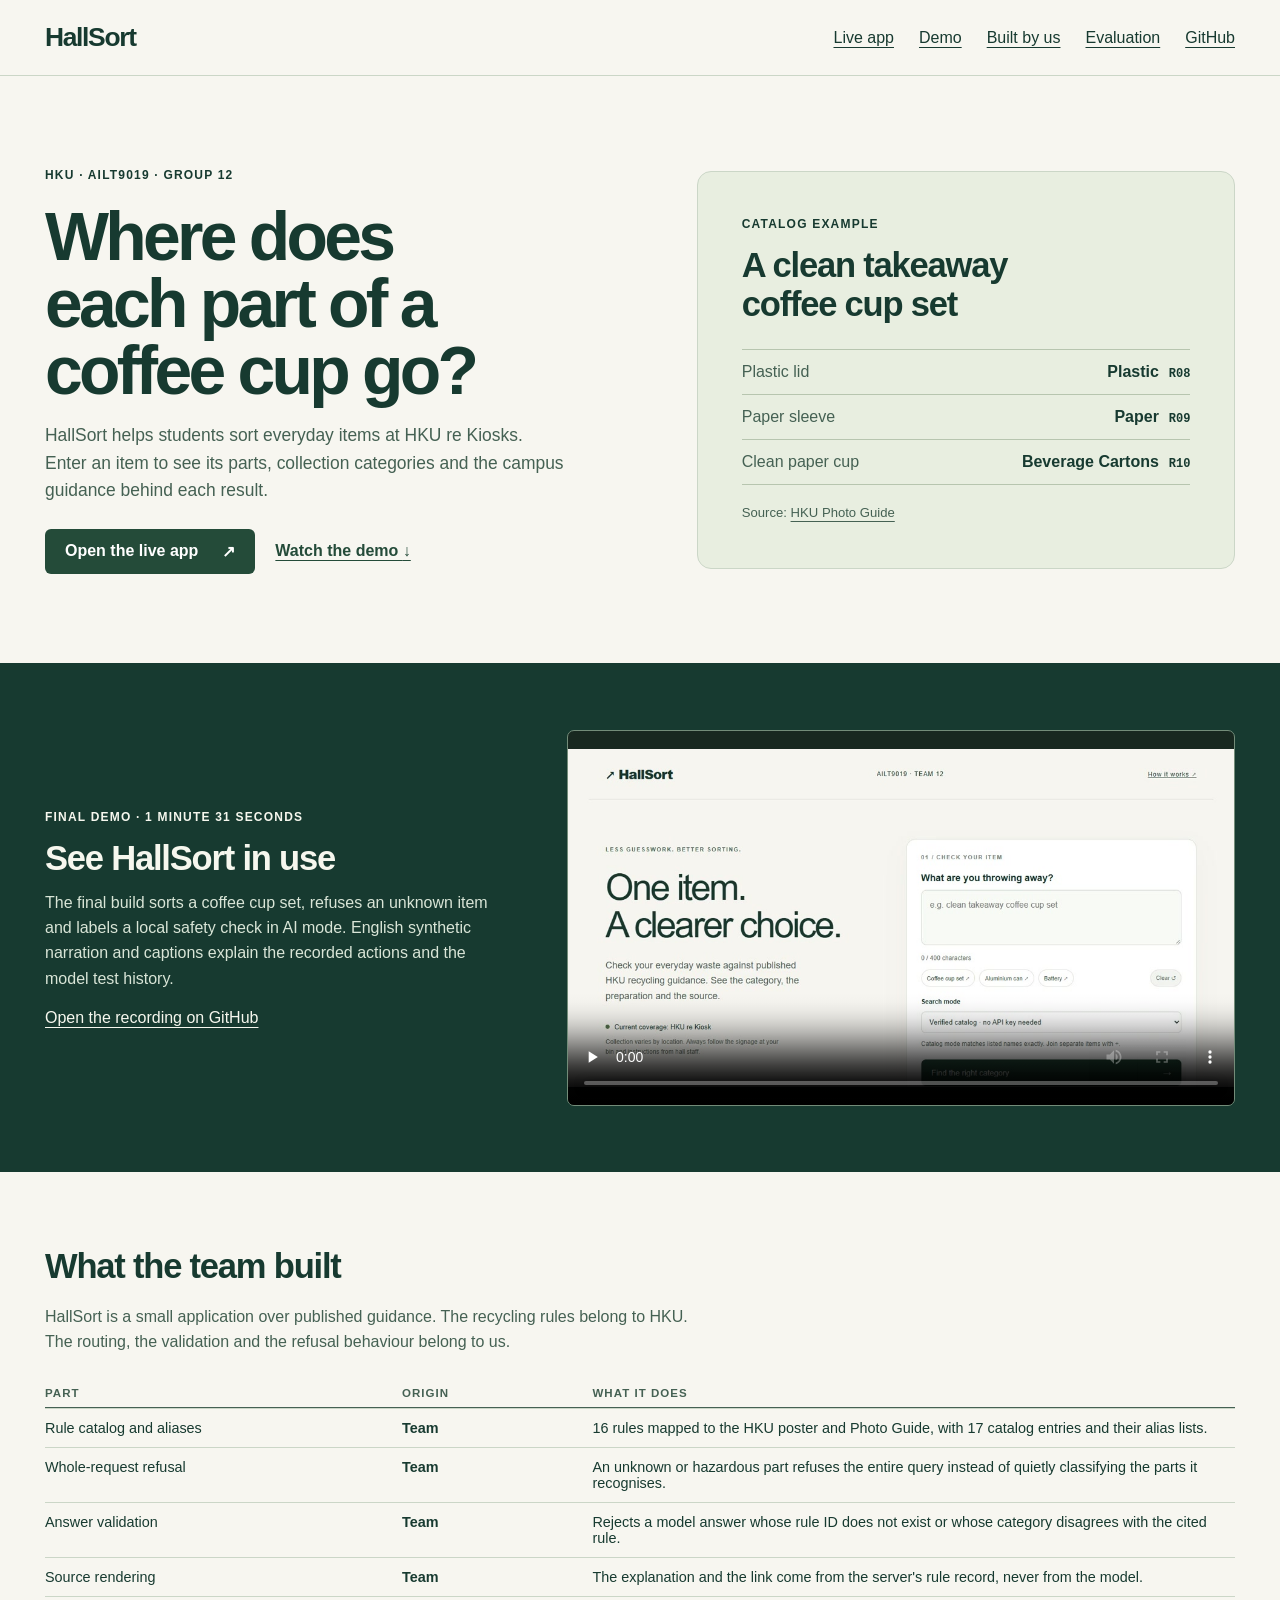
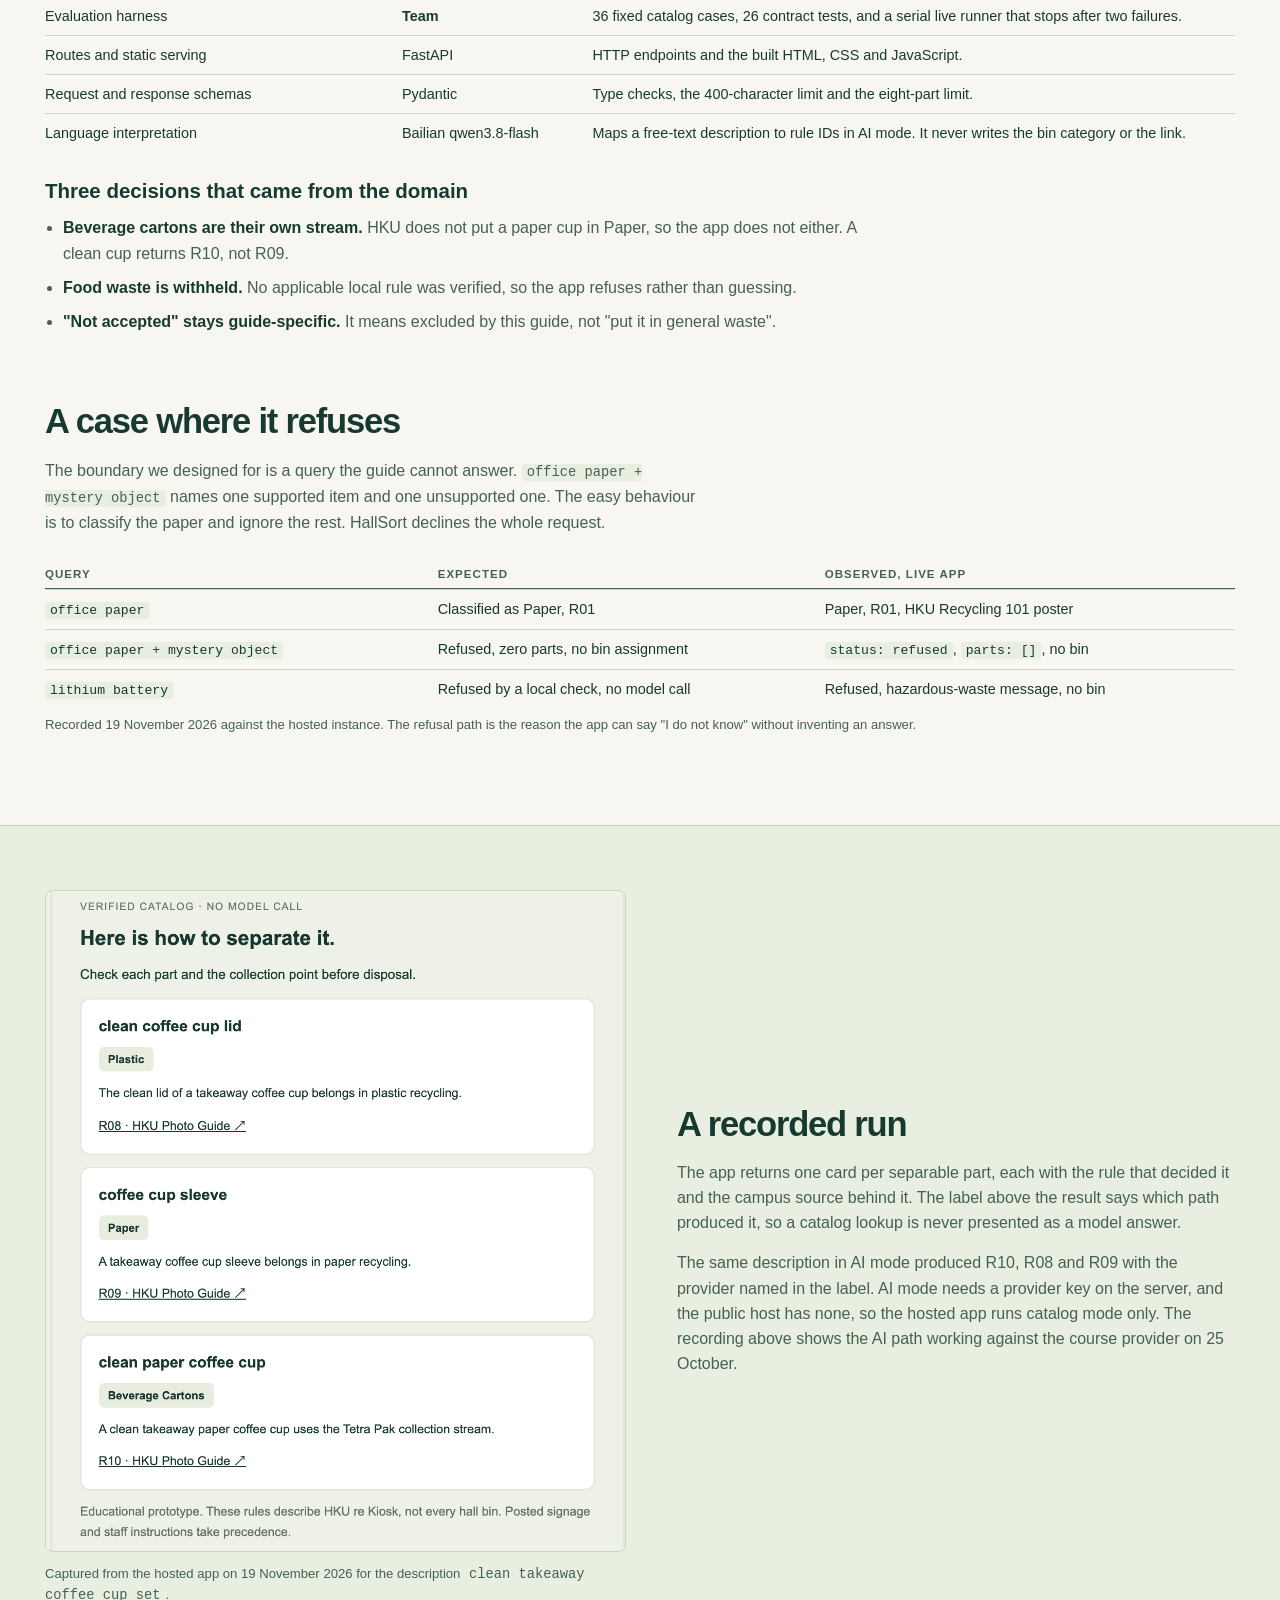
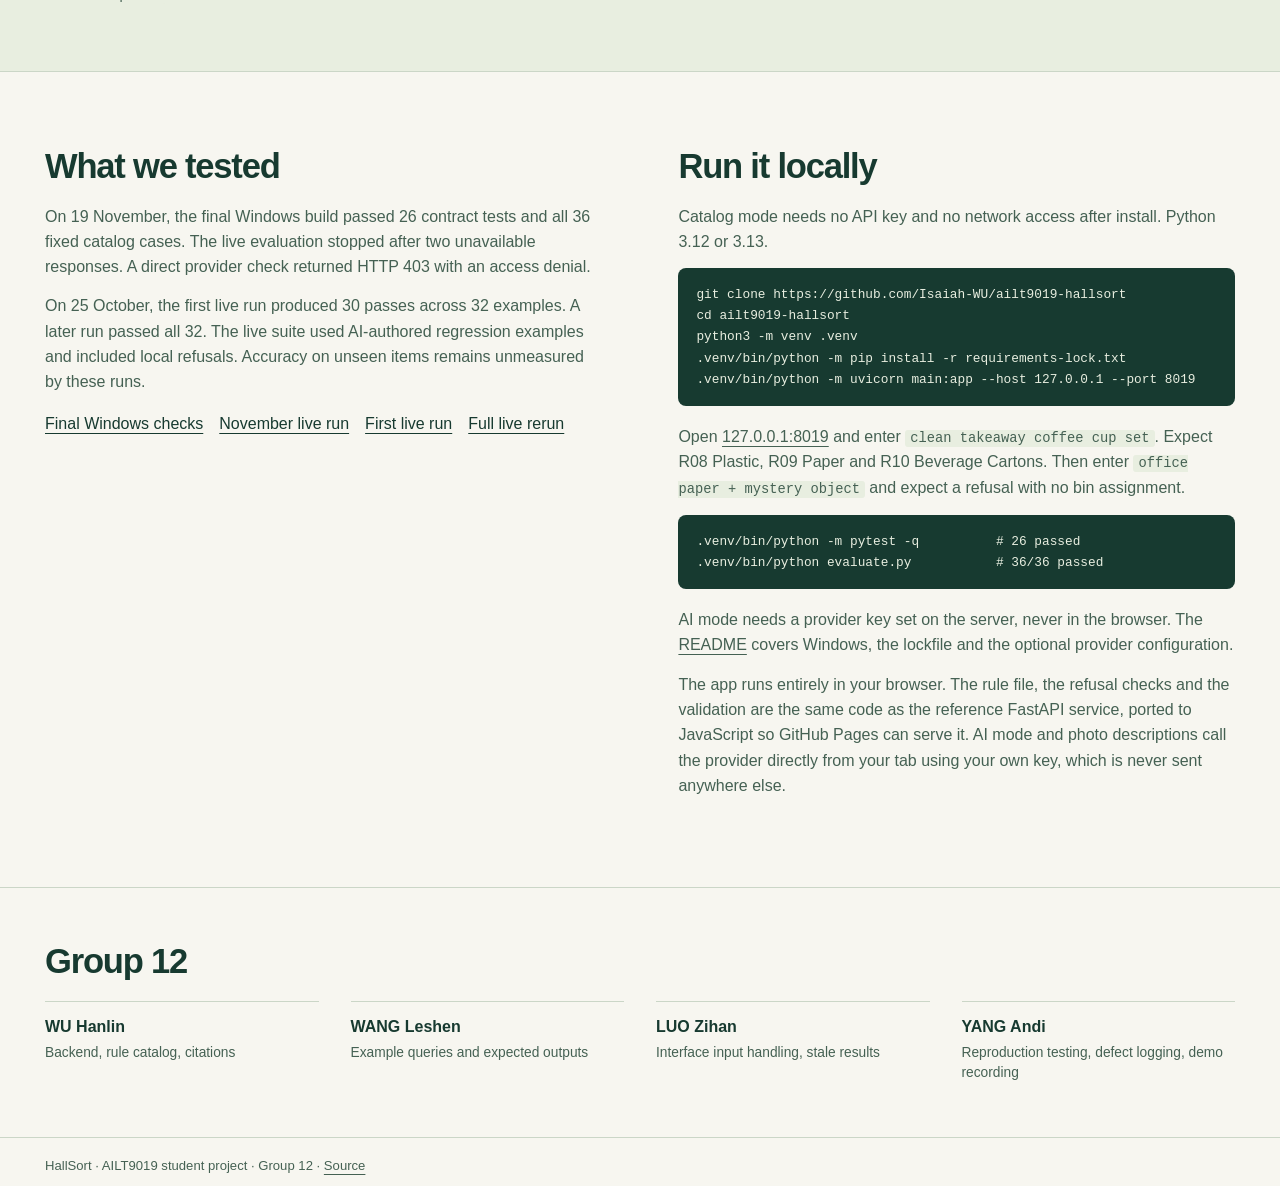
==== commit 2a866504: "Serve the app from GitHub Pages as a static build Pages cannot run FastAPI, so the rule file, the gu" ====
--- a/docs/index.html
+++ b/docs/index.html
@@ -13,7 +13,7 @@
     <div class="wrap mast">
       <a class="brand" href="#main">HallSort</a>
       <nav aria-label="Project navigation">
-        <a href="https://hku-hallsort.app.workbuddy.host/?sharecode=RXNBLAD57V">Live app</a>
+        <a href="app/">Live app</a>
         <a href="#demo">Demo</a>
         <a href="#built">Built by us</a>
         <a href="#evaluation">Evaluation</a>
@@ -28,7 +28,7 @@
         <h1 id="hero-title">Where does each part of a coffee cup go?</h1>
         <p class="lead">HallSort helps students sort everyday items at HKU re Kiosks. Enter an item to see its parts, collection categories and the campus guidance behind each result.</p>
         <div class="actions">
-          <a class="primary" href="https://hku-hallsort.app.workbuddy.host/?sharecode=RXNBLAD57V">Open the live app <span aria-hidden="true">↗</span></a>
+          <a class="primary" href="app/">Open the live app <span aria-hidden="true">↗</span></a>
           <a class="secondary" href="#demo">Watch the demo <span aria-hidden="true">↓</span></a>
         </div>
       </div>
@@ -134,7 +134,7 @@
 <pre><code>.venv/bin/python -m pytest -q          # 26 passed
 .venv/bin/python evaluate.py           # 36/36 passed</code></pre>
         <p>AI mode needs a provider key set on the server, never in the browser. The <a href="https://github.com/Isaiah-WU/ailt9019-hallsort#readme">README</a> covers Windows, the lockfile and the optional provider configuration.</p>
-        <p>This page and the app are two different artefacts. The app is catalog-only on the public host because no provider key is set there; AI mode is demonstrated in the recording above.</p>
+        <p>The app runs entirely in your browser. The rule file, the refusal checks and the validation are the same code as the reference FastAPI service, ported to JavaScript so GitHub Pages can serve it. AI mode and photo descriptions call the provider directly from your tab using your own key, which is never sent anywhere else.</p>
       </section>
     </div>
     <section class="team" aria-labelledby="team-title">
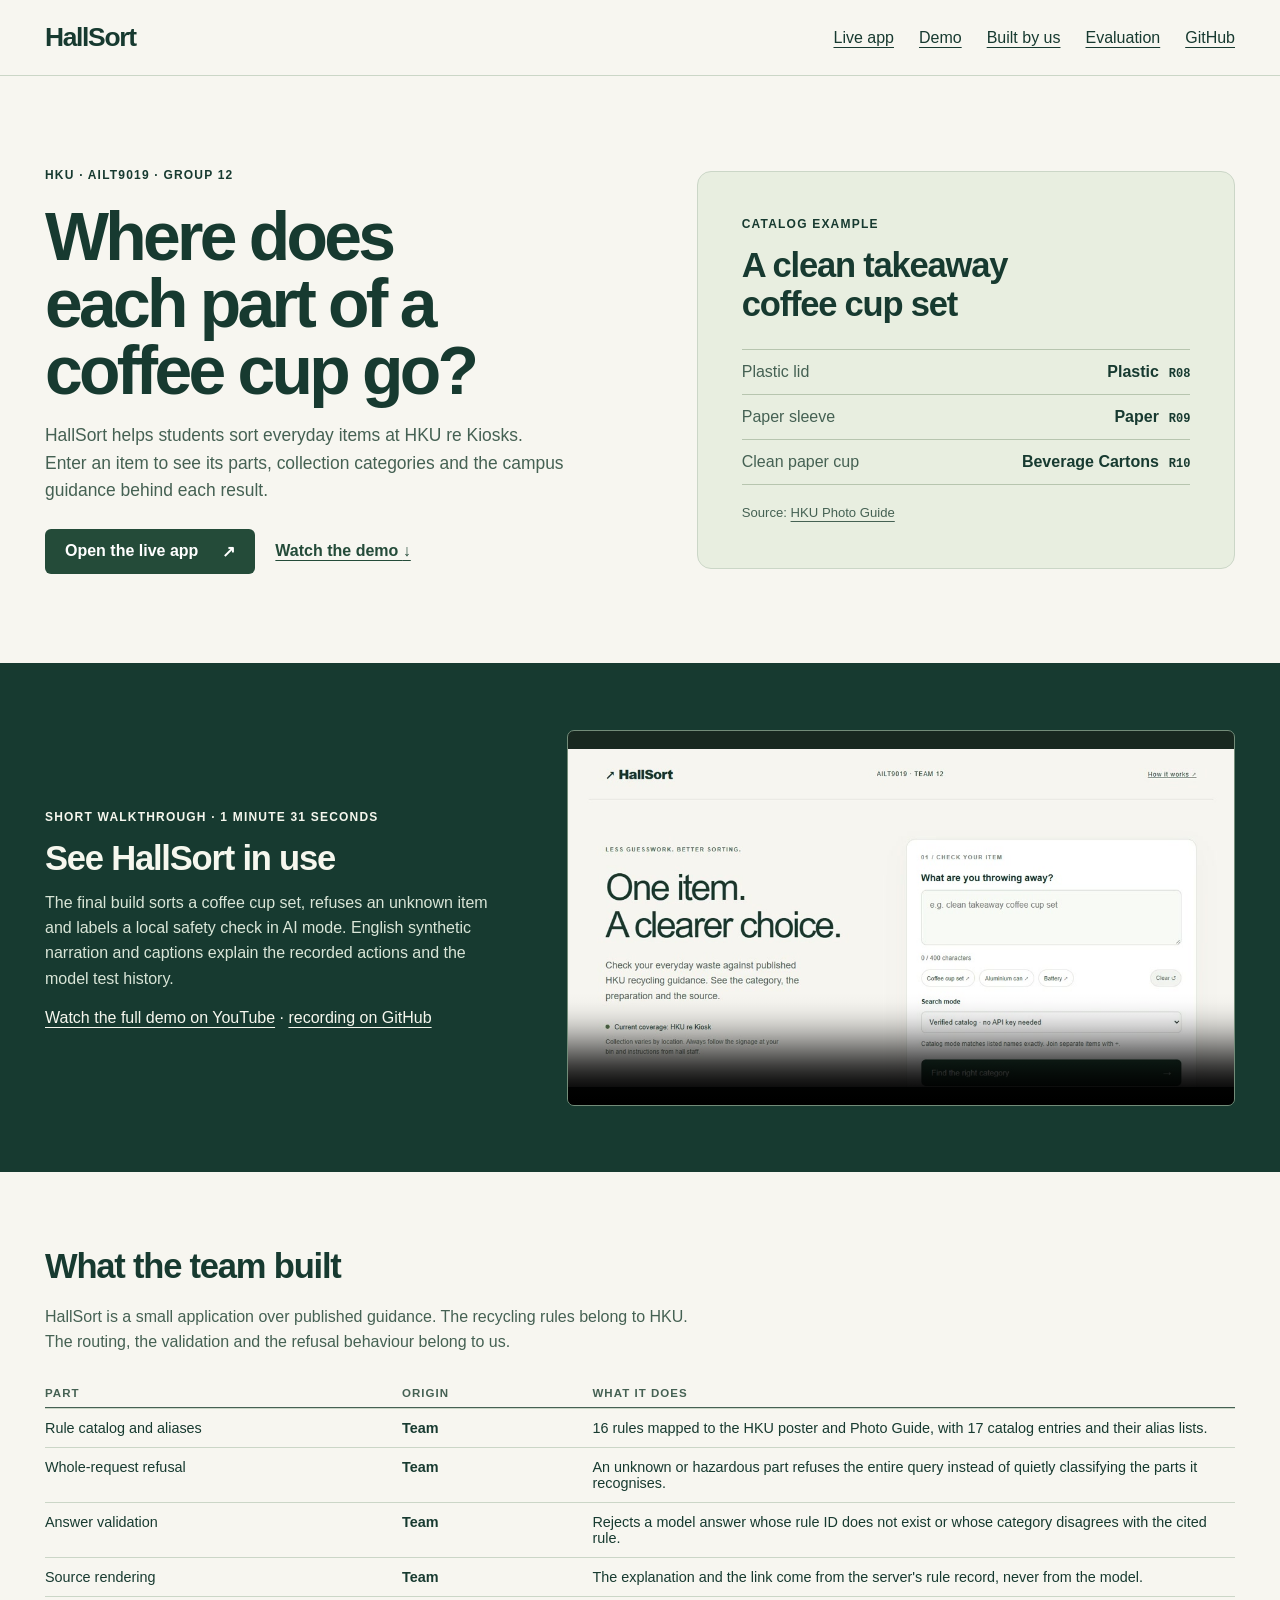
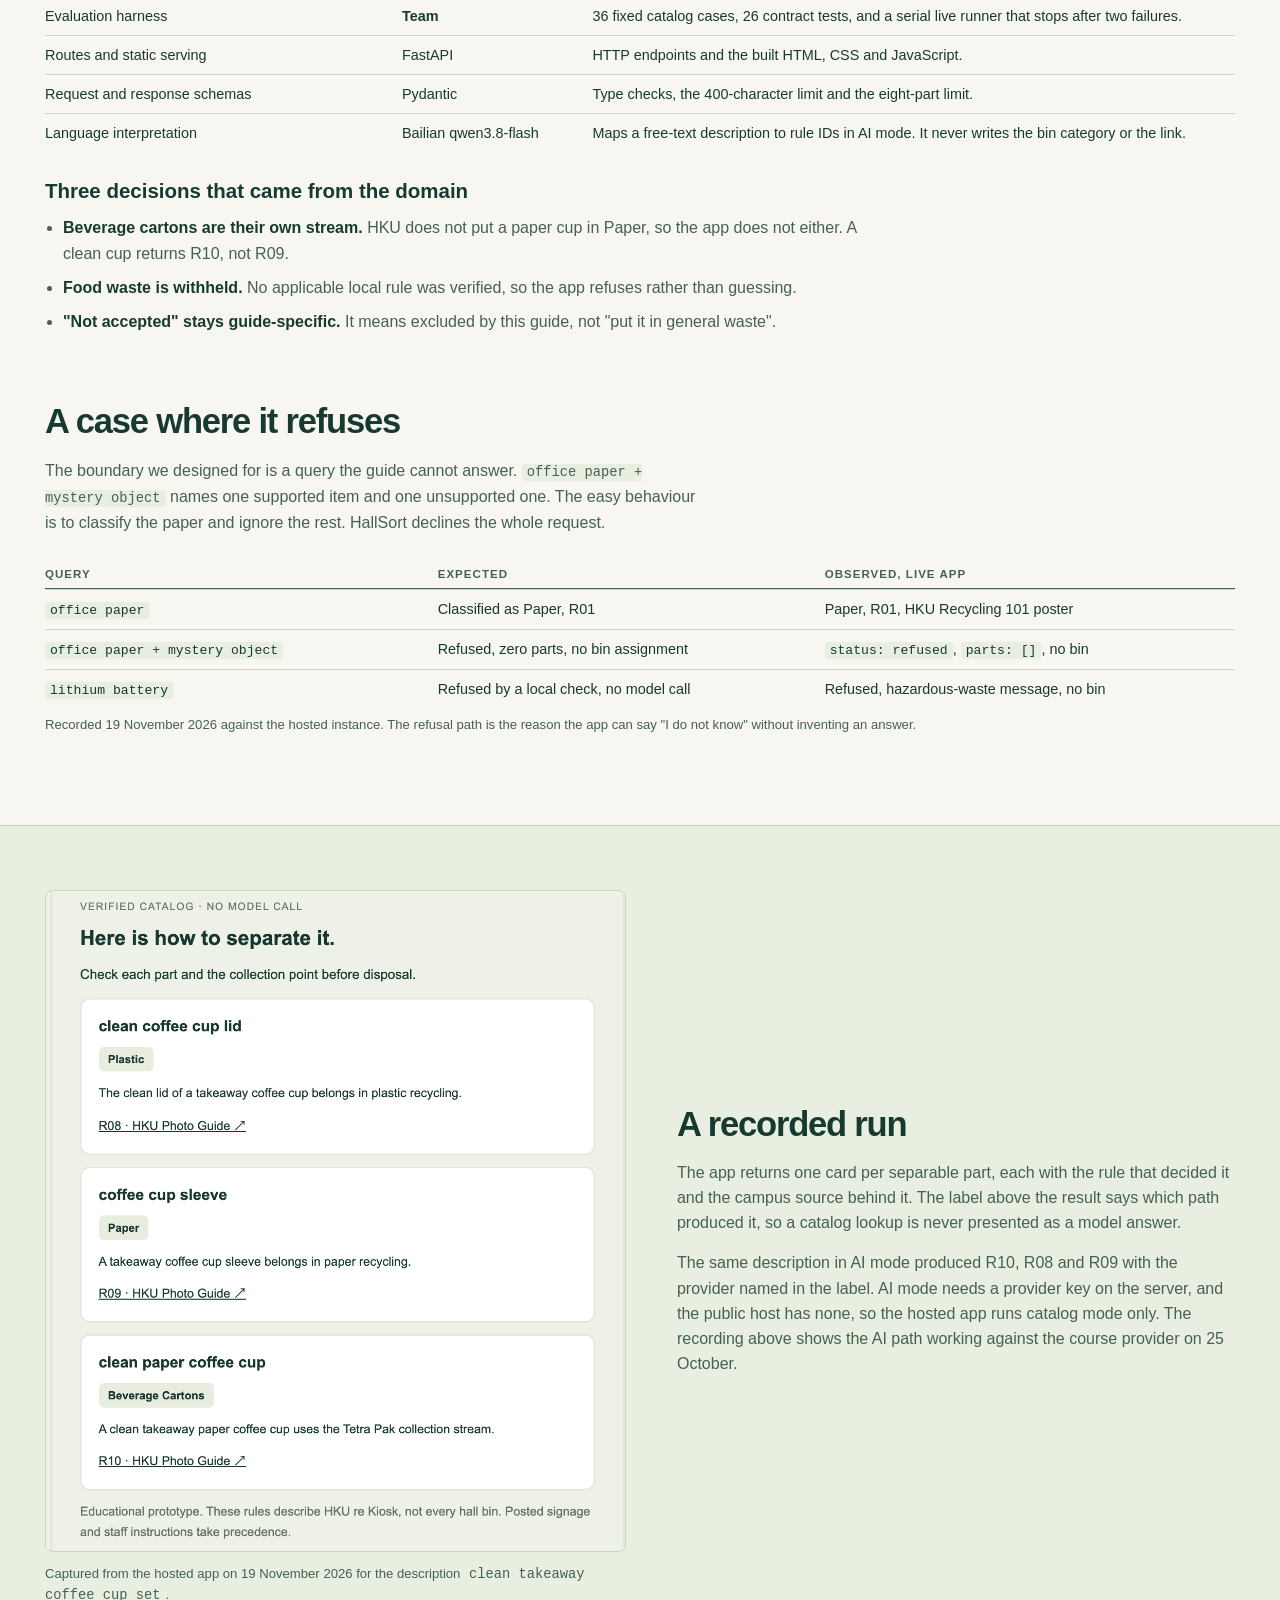
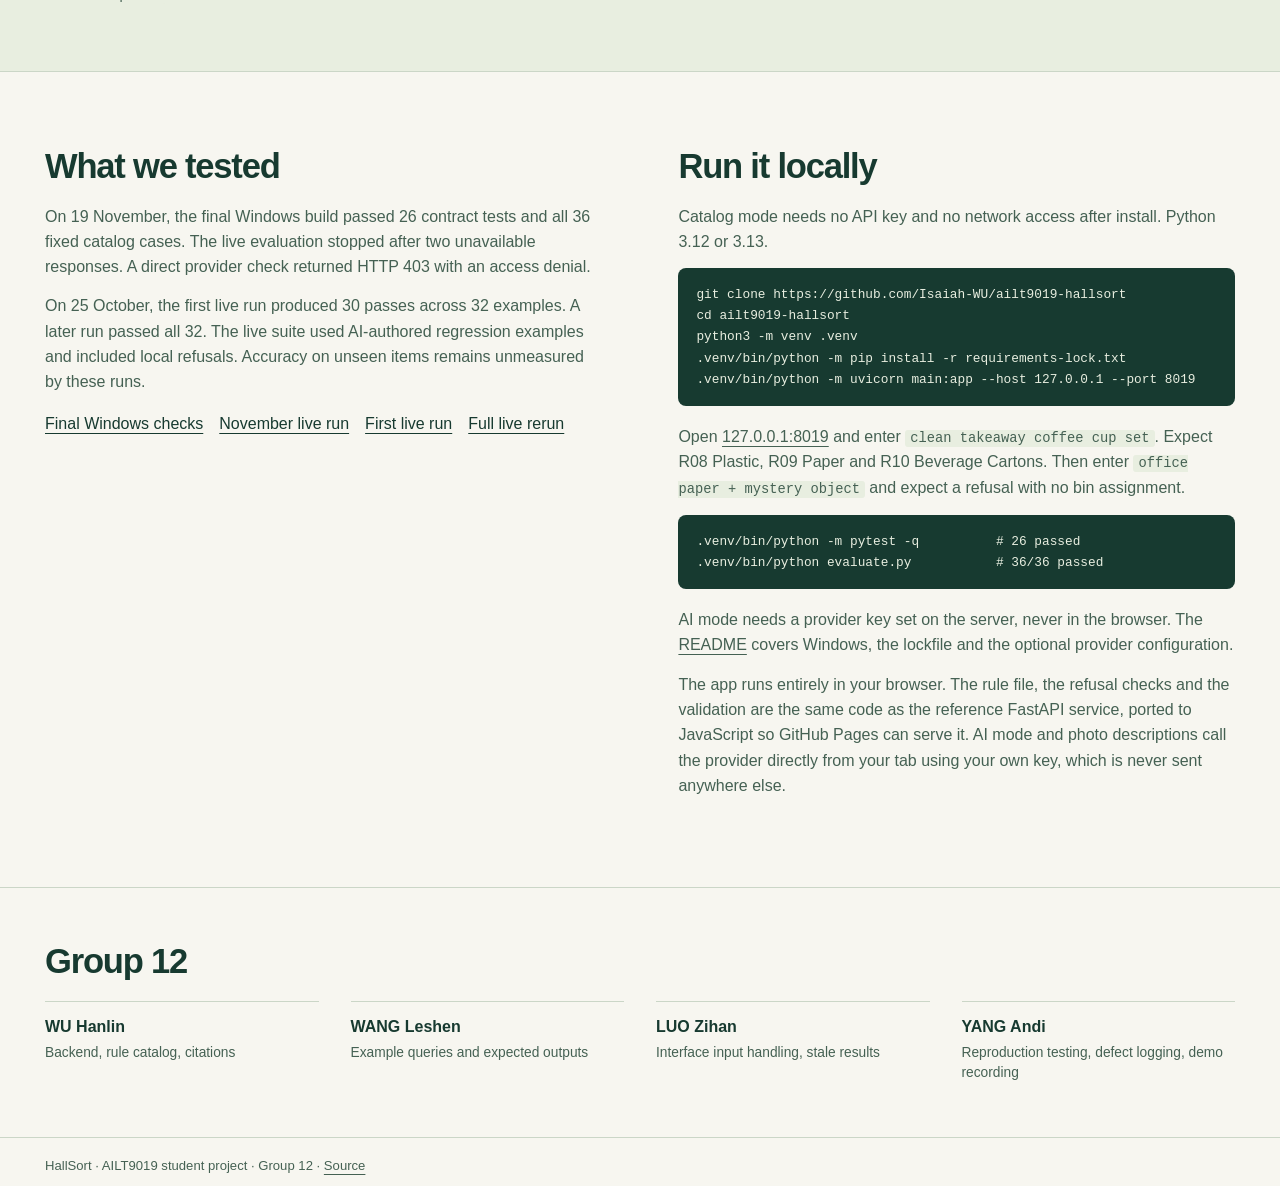
==== commit 4b7b417a: "Point the project page at the full demo The page embedded the 91-second walkthrough while the submis" ====
--- a/docs/index.html
+++ b/docs/index.html
@@ -46,10 +46,10 @@
     <section class="dark" id="demo" aria-labelledby="demo-title">
       <div class="wrap split">
         <div>
-          <p class="context">Final demo · 1 minute 31 seconds</p>
+          <p class="context">Short walkthrough · 1 minute 31 seconds</p>
           <h2 id="demo-title">See HallSort in use</h2>
           <p>The final build sorts a coffee cup set, refuses an unknown item and labels a local safety check in AI mode. English synthetic narration and captions explain the recorded actions and the model test history.</p>
-          <a href="https://github.com/Isaiah-WU/ailt9019-hallsort/blob/main/submission/hallsort-final-demo.mp4">Open the recording on GitHub</a>
+          <a href="https://youtu.be/hwPjtkFcPKY">Watch the full demo on YouTube</a> · <a href="https://github.com/Isaiah-WU/ailt9019-hallsort/blob/main/submission/hallsort-final-demo.mp4">recording on GitHub</a>
         </div>
         <video controls playsinline preload="none" poster="demo-poster.jpg" aria-label="HallSort demonstration with narration and on-screen captions">
           <source src="https://raw.githubusercontent.com/Isaiah-WU/ailt9019-hallsort/main/submission/hallsort-final-demo.mp4" type="video/mp4">
